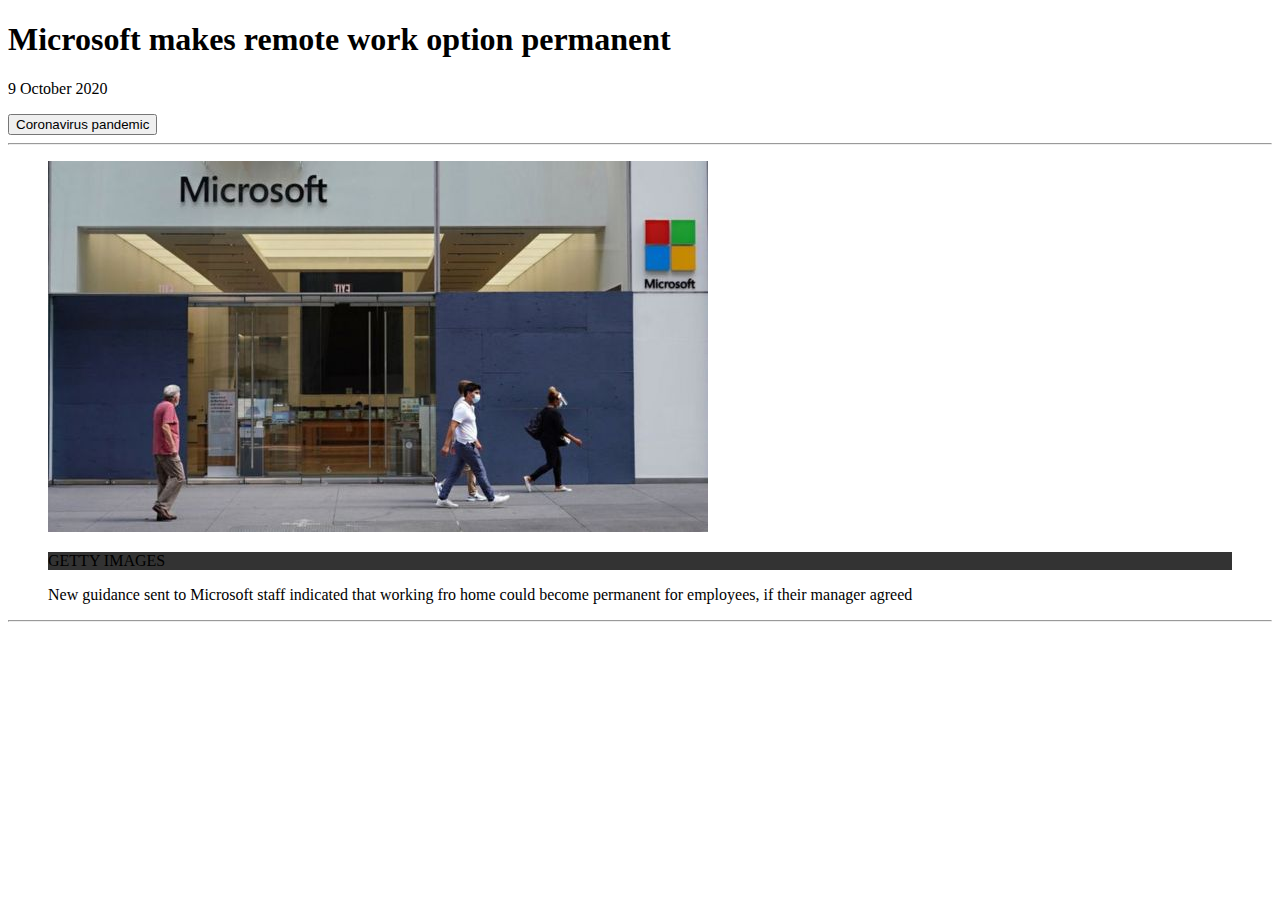
==== news.html @ 6e809cf1 "Added second news and style file" ====
<!DOCTYPE html>
<html lang="en">
<head>
    <meta charset="UTF-8">
    <meta name="viewport" content="width=device-width, initial-scale=1.0">
    <title>Microsoft makes remote work option permanent</title>
    <!--News link: https://www.bbc.com/news/business-54482245 -->
    <link rel="stylesheet" href="css/style.css">
</head>
<body>
    <body>
        <article>
            <header>
                <h1>Microsoft makes remote work option permanent</h1>
                <time><p>9 October 2020</p></time>
                <button>Coronavirus pandemic</button>
            </header>
            <hr>
            <div>
                <figure>
                    <img src="/images/msoffice.jpg" alt="Front of a Microsoft office">
                    <p class="figcopy">GETTY IMAGES</p>
                    <figcaption>New guidance sent to Microsoft staff indicated that working fro home could become permanent for employees, if their manager agreed</figcaption>
                </figure>
            </div>

            <footer>
                <p><i></i></p>
            </footer>
            <hr>
        </article>
</body>
</html>
---- css/style.css ----
.figcopy {
    background-color: #333;
}
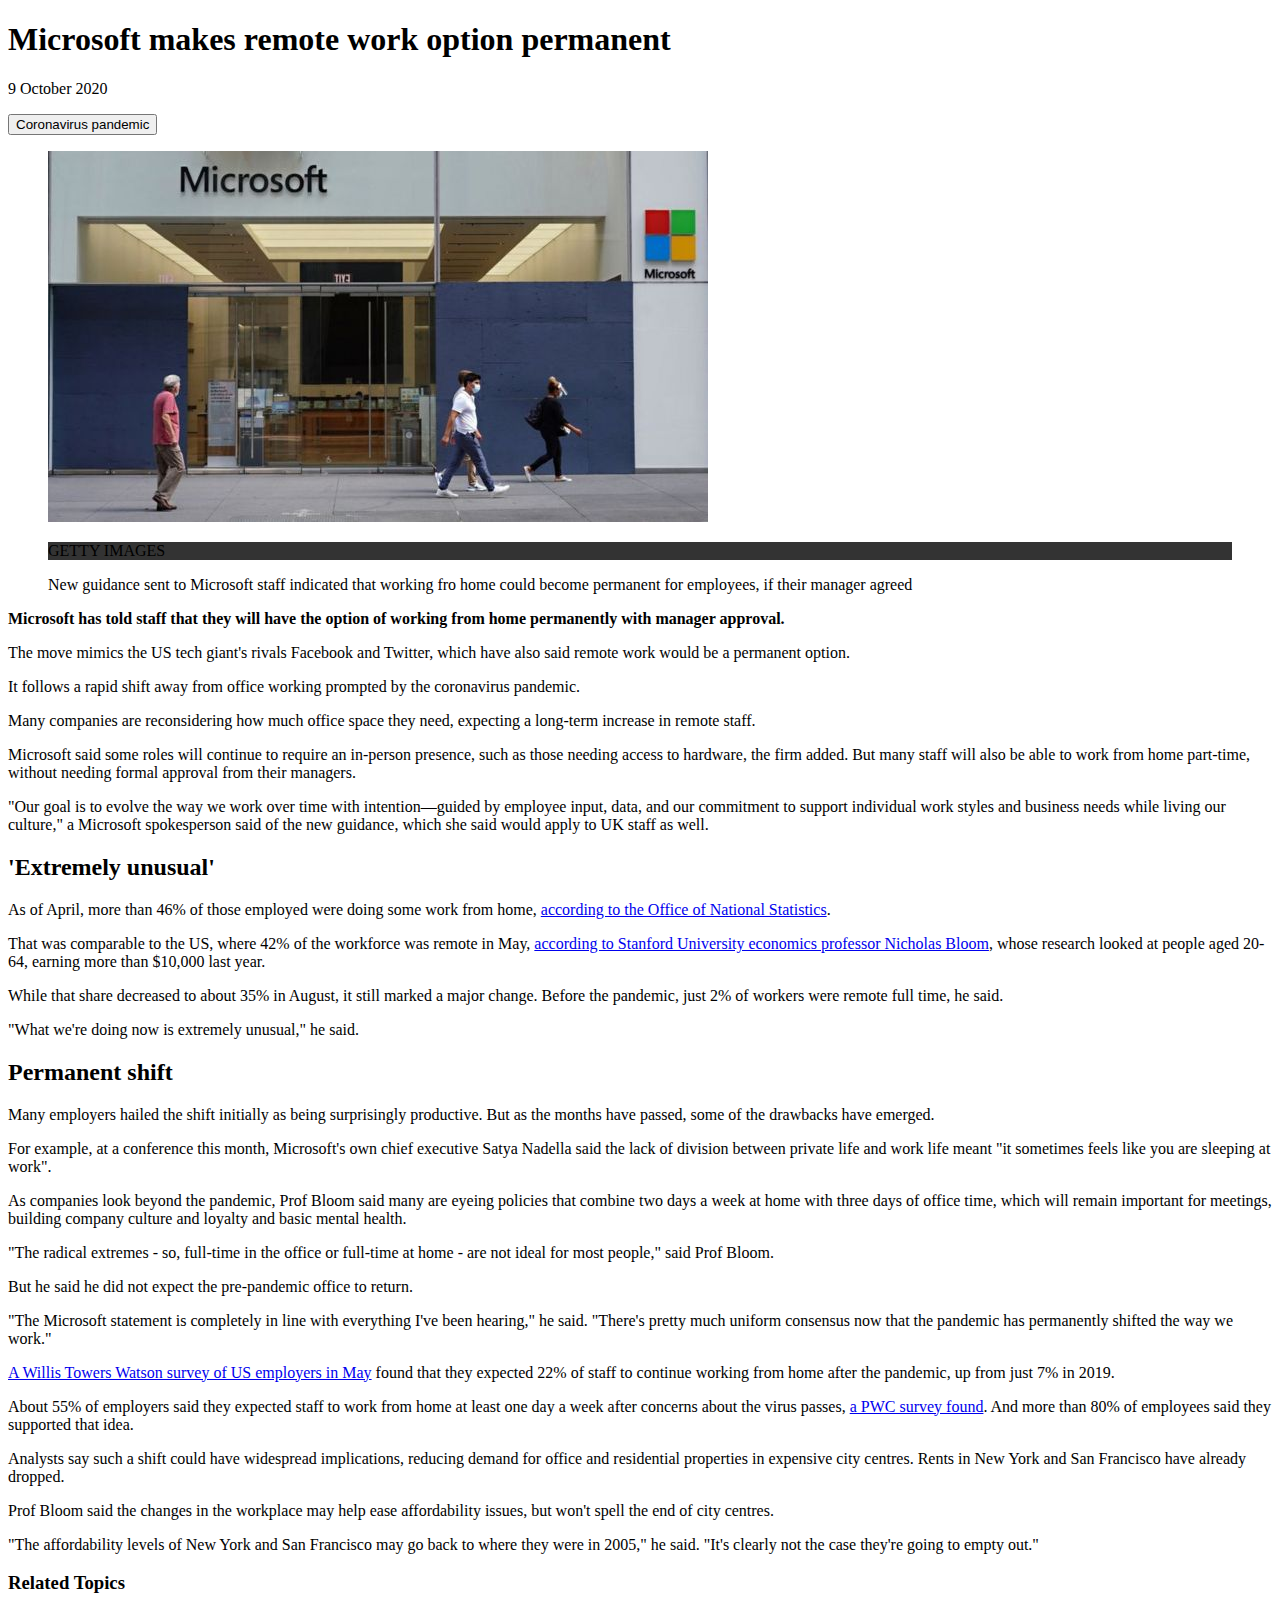
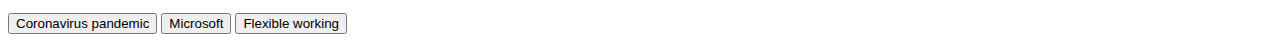
==== commit 6faeaaad: "HTML generated for MS news" ====
--- a/news.html
+++ b/news.html
@@ -8,26 +8,54 @@
     <link rel="stylesheet" href="css/style.css">
 </head>
 <body>
-    <body>
-        <article>
-            <header>
-                <h1>Microsoft makes remote work option permanent</h1>
-                <time><p>9 October 2020</p></time>
-                <button>Coronavirus pandemic</button>
-            </header>
-            <hr>
-            <div>
-                <figure>
-                    <img src="/images/msoffice.jpg" alt="Front of a Microsoft office">
-                    <p class="figcopy">GETTY IMAGES</p>
-                    <figcaption>New guidance sent to Microsoft staff indicated that working fro home could become permanent for employees, if their manager agreed</figcaption>
-                </figure>
-            </div>
-
-            <footer>
-                <p><i></i></p>
-            </footer>
-            <hr>
-        </article>
+    <article>
+        <header>
+            <h1>Microsoft makes remote work option permanent</h1>
+            <time><p>9 October 2020</p></time>
+            <a href="https://www.bbc.com/news/topics/cyz0z8w0ydwt/coronavirus-pandemic" target="_blank"><button>Coronavirus pandemic</button></a>
+        </header>
+        <div>
+            <figure>
+                <img src="images/msoffice.jpg" alt="Front of a Microsoft office">
+                <p class="figcopy">GETTY IMAGES</p>
+                <figcaption>New guidance sent to Microsoft staff indicated that working fro home could become permanent for employees, if their manager agreed</figcaption>
+            </figure>
+        </div>
+        <div>
+            <strong>Microsoft has told staff that they will have the option of working from home permanently with manager approval.</strong>
+            <p>The move mimics the US tech giant's rivals Facebook and Twitter, which have also said remote work would be a permanent option.</p>
+            <p>It follows a rapid shift away from office working prompted by the coronavirus pandemic.</p>
+            <p>Many companies are reconsidering how much office space they need, expecting a long-term increase in remote staff.</p>
+            <p>Microsoft said some roles will continue to require an in-person presence, such as those needing access to hardware, the firm added. But many staff will also be able to work from home part-time, without needing formal approval from their managers.</p>
+            <p>"Our goal is to evolve the way we work over time with intention—guided by employee input, data, and our commitment to support individual work styles and business needs while living our culture," a Microsoft spokesperson said of the new guidance, which she said would apply to UK staff as well.</p>
+        </div>
+        <section><!--¿Es más recomendable usar <div> o <section>?-->
+            <h2>'Extremely unusual'</h2>
+            <p>As of April, more than 46% of those employed were doing some work from home, <a href="https://www.ons.gov.uk/employmentandlabourmarket/peopleinwork/employmentandemployeetypes/bulletins/coronavirusandhomeworkingintheuk/april2020" target="_blank">according to the Office of National Statistics</a>.</p>
+            <p>That was comparable to the US, where 42% of the workforce was remote in May, <a href="https://siepr.stanford.edu/research/publications/how-working-home-works-out" target="_blank">according to Stanford University economics professor Nicholas Bloom</a>, whose research looked at people aged 20-64, earning more than $10,000 last year.</p>
+            <p>While that share decreased to about 35% in August, it still marked a major change. Before the pandemic, just 2% of workers were remote full time, he said.</p>
+            <p>"What we're doing now is extremely unusual," he said.</p>
+        </section>
+        <section>
+            <h2>Permanent shift</h2>
+            <p>Many employers hailed the shift initially as being surprisingly productive. But as the months have passed, some of the drawbacks have emerged.</p>
+            <p>For example, at a conference this month, Microsoft's own chief executive Satya Nadella said the lack of division between private life and work life meant "it sometimes feels like you are sleeping at work".</p>
+            <p>As companies look beyond the pandemic, Prof Bloom said many are eyeing policies that combine two days a week at home with three days of office time, which will remain important for meetings, building company culture and loyalty and basic mental health.</p>
+            <p>"The radical extremes - so, full-time in the office or full-time at home - are not ideal for most people," said Prof Bloom.</p>
+            <p>But he said he did not expect the pre-pandemic office to return.</p>
+            <p>"The Microsoft statement is completely in line with everything I've been hearing," he said. "There's pretty much uniform consensus now that the pandemic has permanently shifted the way we work."</p>
+            <p><a href="https://www.willistowerswatson.com/en-US/News/2020/05/three-in-four-employers-adjust-workplaces-in-response-to-covid-19-wtw-survey-finds" target="_blank">A Willis Towers Watson survey of US employers in May</a> found that they expected 22% of staff to continue working from home after the pandemic, up from just 7% in 2019.</p>
+            <p>About 55% of employers said they expected staff to work from home at least one day a week after concerns about the virus passes, <a href="https://www.pwc.com/us/en/library/covid-19/us-remote-work-survey.html" target="_blank">a PWC survey found</a>. And more than 80% of employees said they supported that idea.</p>
+            <p>Analysts say such a shift could have widespread implications, reducing demand for office and residential properties in expensive city centres. Rents in New York and San Francisco have already dropped.</p>
+            <p>Prof Bloom said the changes in the workplace may help ease affordability issues, but won't spell the end of city centres.</p>
+            <p>"The affordability levels of New York and San Francisco may go back to where they were in 2005," he said. "It's clearly not the case they're going to empty out."</p>
+        </section>
+        <footer>
+            <h3>Related Topics</h3>
+            <a href="https://www.bbc.com/news/topics/cyz0z8w0ydwt/coronavirus-pandemic" target="_blank"><button>Coronavirus pandemic</button></a>
+            <a href="https://www.bbc.com/news/topics/cvenzmgyg0lt/microsoft" target="_blank"><button type="button">Microsoft</button></a>
+            <a href="https://www.bbc.com/news/topics/c1m9v4r6983t/flexible-working" target="_blank"><button>Flexible working</button></a>
+        </footer>
+    </article>
 </body>
 </html>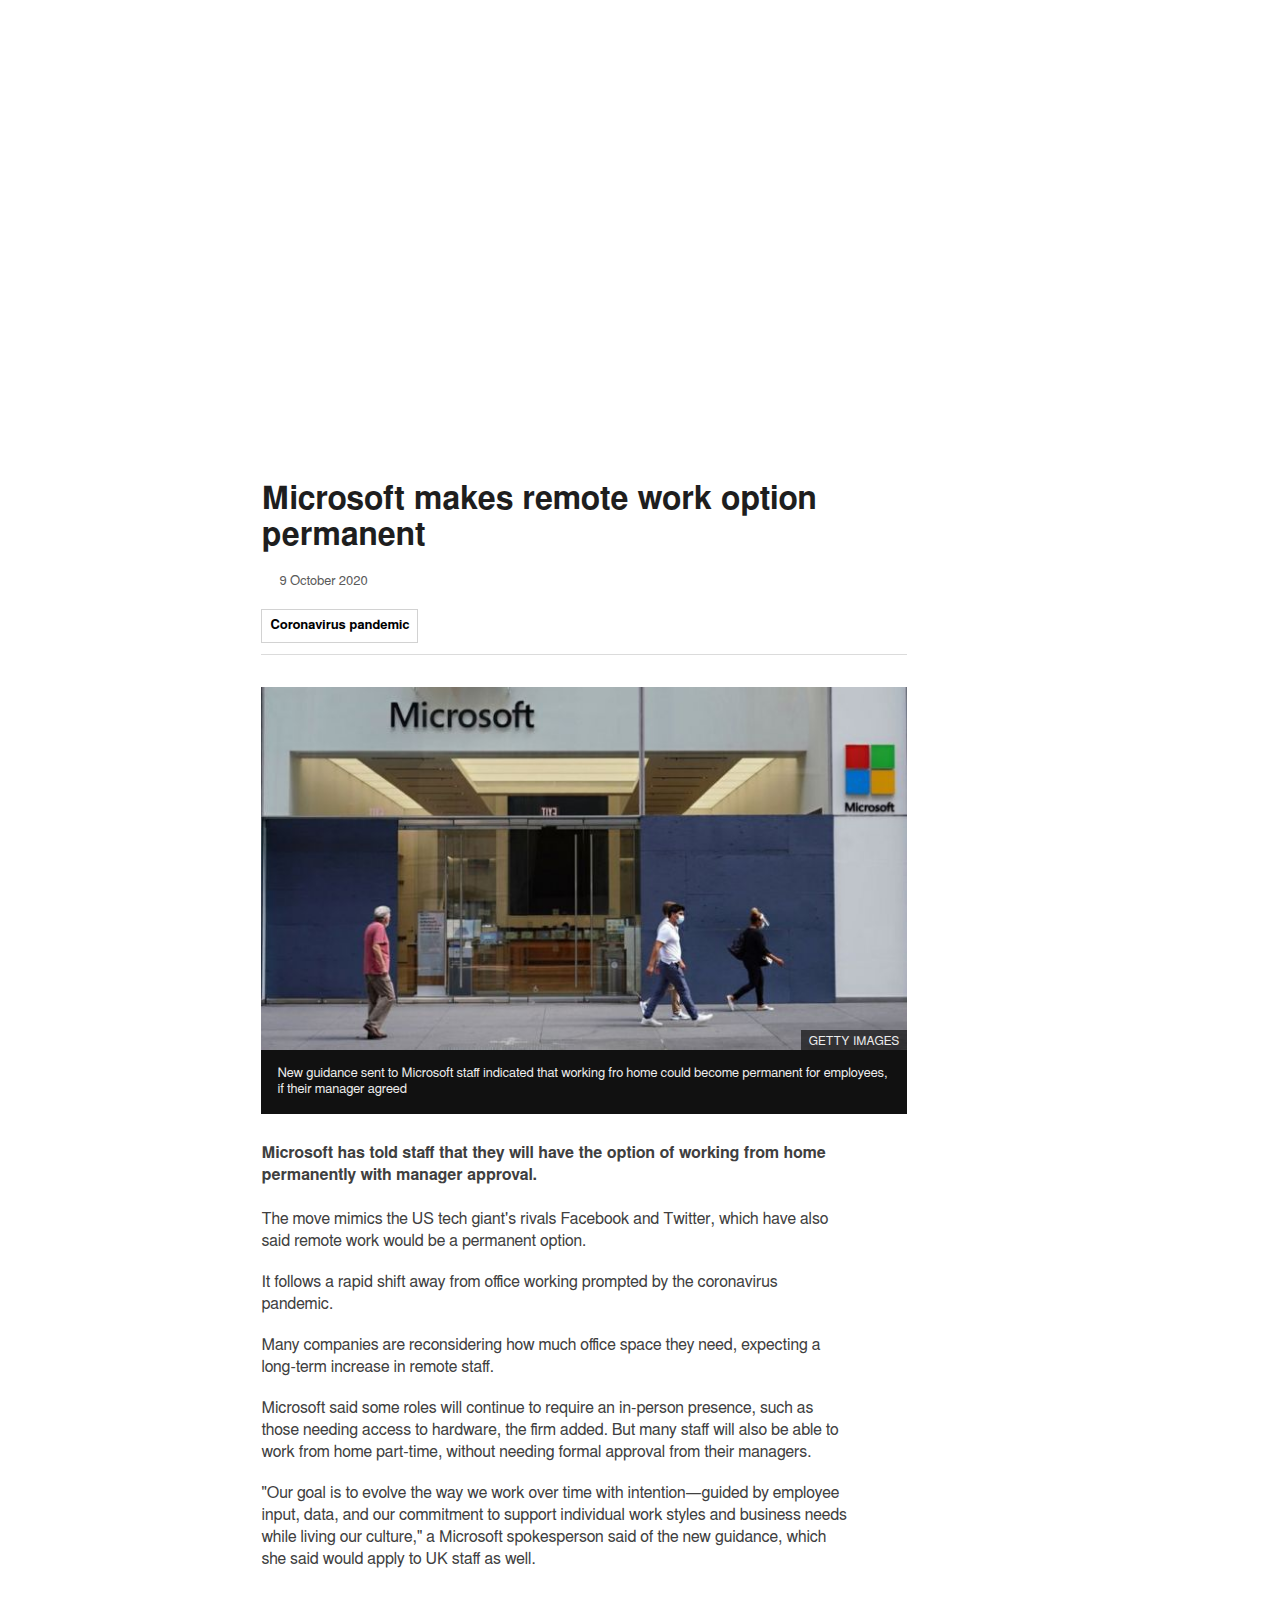
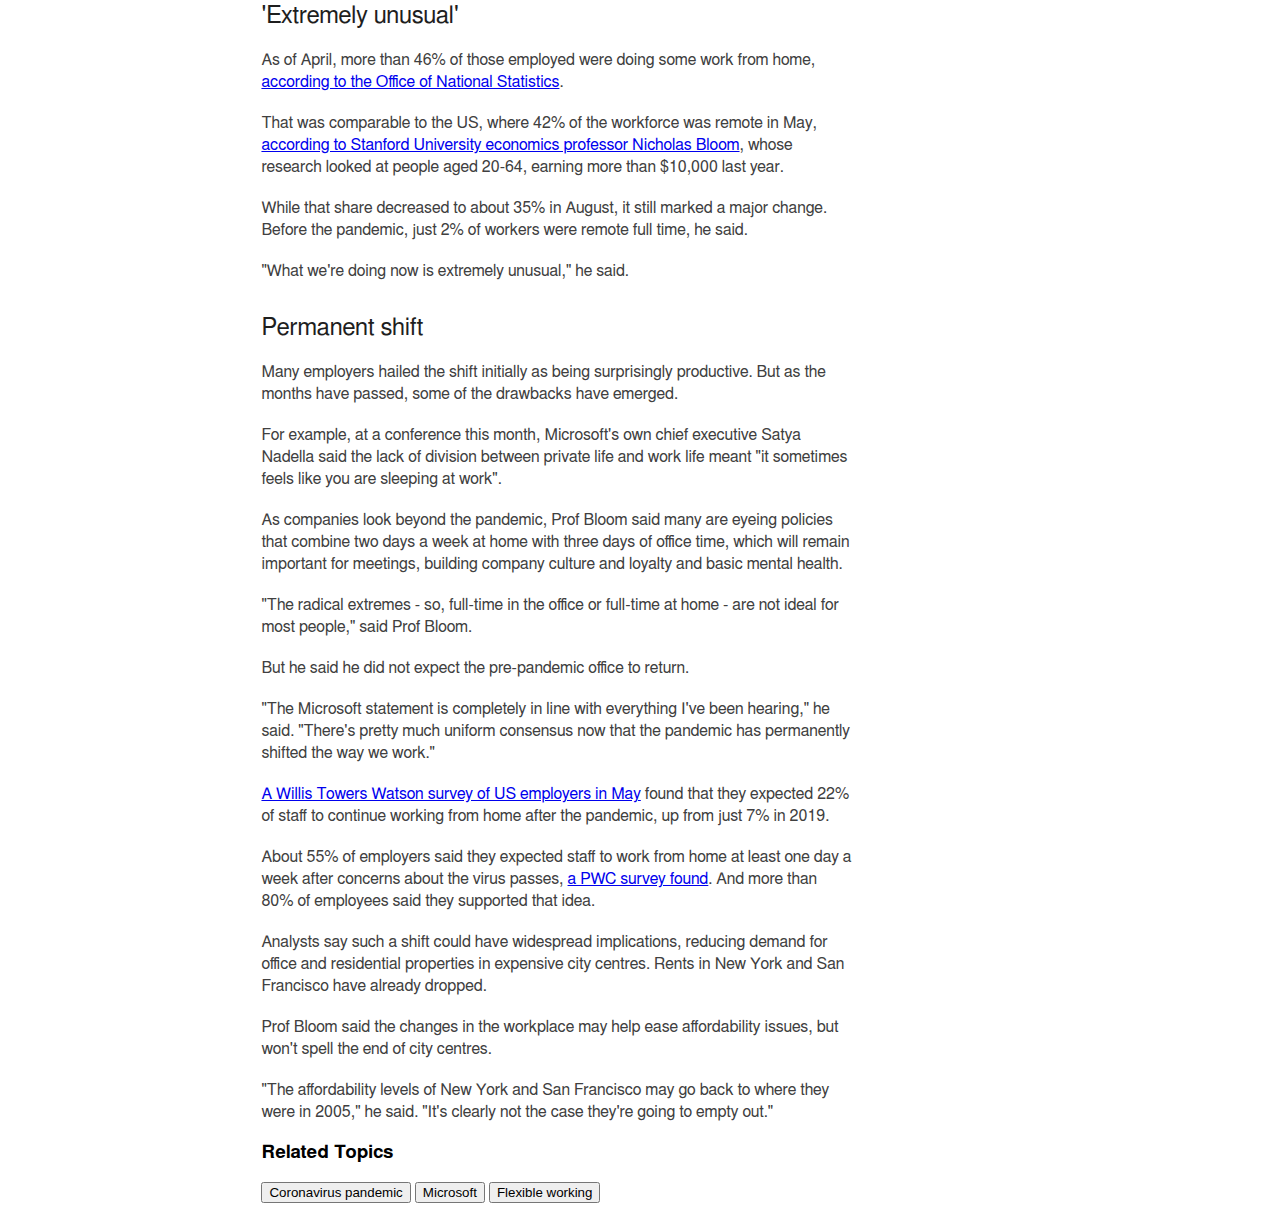
==== commit a7dfdc5e: "Style added until first h2" ====
--- a/news.html
+++ b/news.html
@@ -11,19 +11,29 @@
     <article>
         <header>
             <h1>Microsoft makes remote work option permanent</h1>
-            <time><p>9 October 2020</p></time>
-            <a href="https://www.bbc.com/news/topics/cyz0z8w0ydwt/coronavirus-pandemic" target="_blank"><button>Coronavirus pandemic</button></a>
+            <div class="date">
+            <time>
+                <ul id="dateul">
+                    <li id="dateli">9 October 2020</li>
+                </ul>
+            </time>
+            </div>
+            <div style="height: 42px;">
+                <a class="link-button" href="https://www.bbc.com/news/topics/cyz0z8w0ydwt/coronavirus-pandemic" target="_blank">Coronavirus pandemic</a>
+            </div>
         </header>
         <div>
             <figure>
-                <img src="images/msoffice.jpg" alt="Front of a Microsoft office">
-                <p class="figcopy">GETTY IMAGES</p>
-                <figcaption>New guidance sent to Microsoft staff indicated that working fro home could become permanent for employees, if their manager agreed</figcaption>
+                <div class="img-container">
+                    <img src="images/msoffice.jpg" alt="Front of a Microsoft office">
+                    <span class="img-copy">GETTY IMAGES</span>
+                </div>
+                <figcaption>New guidance sent to Microsoft staff indicated that working fro home could become permanent for employees, if their manager agreed</figcaption><!--Falta 1px en el margen derecho!!-->
             </figure>
         </div>
         <div>
             <strong>Microsoft has told staff that they will have the option of working from home permanently with manager approval.</strong>
-            <p>The move mimics the US tech giant's rivals Facebook and Twitter, which have also said remote work would be a permanent option.</p>
+            <p class="first-p">The move mimics the US tech giant's rivals Facebook and Twitter, which have also said remote work would be a permanent option.</p>
             <p>It follows a rapid shift away from office working prompted by the coronavirus pandemic.</p>
             <p>Many companies are reconsidering how much office space they need, expecting a long-term increase in remote staff.</p>
             <p>Microsoft said some roles will continue to require an in-person presence, such as those needing access to hardware, the firm added. But many staff will also be able to work from home part-time, without needing formal approval from their managers.</p>
--- a/css/style.css
+++ b/css/style.css
@@ -1,3 +1,162 @@
-.figcopy {
-    background-color: #333;
-}+body {
+    width: 645.330px;
+    font-family: Helmet, Freesans, Helvetica, Arial, sans-serif;
+    margin-top: 481.255px;  /*Magins to position the article equal to the original site (322.5)*/
+    margin-left: 261.441px; /*margin-top can change due to the changing height of the publicity banner*/
+    vertical-align: baseline;
+}
+
+header {
+    border-bottom: 1px solid #dbdbdb;
+    padding-bottom: 7px;
+}
+
+h1 {
+    font-size: 32px;
+    line-height: 36px;
+    color: #1e1e1e;
+    margin: 0px;
+}
+
+figure {
+    margin-top: 32px;    
+    margin-right: 0px;
+    margin-left: 0px;
+    margin-bottom: 28px;
+}
+
+figcaption {
+    background-color: #111;
+    color: #ececec;
+    padding: 16px;    
+    font-size: 13px;
+    font-stretch: 100%;
+    font-weight: 400;
+    line-height: 16px;
+    text-size-adjust: 100%;
+    border-right: 1px solid #111;
+}
+
+img {
+    width: 100%;
+    vertical-align: bottom;
+}
+
+strong {
+    color: #404040;
+    font-size: 16px;
+    font-weight: 700;
+    line-height: 22px;
+}
+
+p {
+    margin-top: 19px;
+    margin-bottom: 0px;
+    width: 591px;
+    color: #404040;
+    font-size: 16px;
+    font-stretch: 100%;
+    font-weight: 400;
+    line-height: 22px;
+    text-size-adjust: 100%;
+}
+
+h2 {
+    margin-top:32px;
+    margin-bottom: 0px;
+    color: #1e1e1e;
+    font-size: 24px;
+    font-stretch: 100%;
+    font-weight: 400;
+    line-height: 28px;
+}
+
+.first-p {
+    margin-top: 22px;
+    margin-bottom: 0px;
+}
+
+.date {
+    padding-left: 18px;
+    font-size: 13px;
+    margin-top: 22px;
+    margin-bottom: 16px;
+}
+
+.container {
+    border-bottom-style: solid;
+    border-bottom-color: rgb(219, 219, 219);
+    border-bottom-width: 1px;
+    padding-bottom: 7px;
+}
+
+#dateul {
+    padding-left: 0px;
+}
+
+#dateli {
+    position: relative;
+    list-style-type: none;
+    padding-left: 0px;
+    color: #5a5a5a;
+}
+
+.link-button {
+    position: static;
+    display: inline-block;
+    float: left;
+    font-family: Helmet, Freesans, Helvetica, Arial, sans-serif;
+    font-size: 13px;
+    font-weight: 700;
+    text-decoration: solid;
+    text-decoration-line: none;
+    line-height: 16px;
+    color: #000;
+    margin-top: 4px;
+    margin-right: 16px;
+    margin-bottom: 4px;
+    border: solid 1px #d2d2d2;
+    padding: 8px;
+}
+
+.img-container {
+    position: relative;
+    display: block;
+    width: 646px;
+}
+
+a.link-button:visited{
+    color: #686868;
+}
+
+a.link-button:hover {
+    background-color: #10619f;
+    color: #fff;
+}
+
+.img-copy {
+    background-color: rgba(0, 0, 0, 0.6);
+    position: absolute;
+    bottom: 0px;
+    right: 0px;
+    color: #ececec;
+    font-size: 12px;
+    font-stretch: 100%;
+    text-size-adjust: 100%;
+    line-height: 16px;
+    letter-spacing: 0.25px;
+    font-weight: 400;
+    padding-top: 3px;
+    padding-right: 8px;
+    padding-bottom: 1px;
+    padding-left: 8px;
+}
+
+/*.clock {
+    background-image: url(images/icons.png);
+    background-position: left -4011px;
+    background-repeat: no-repeat;
+    color: #5a5a5a;
+    margin-left: -10px;
+    padding-left: 28px;
+}*/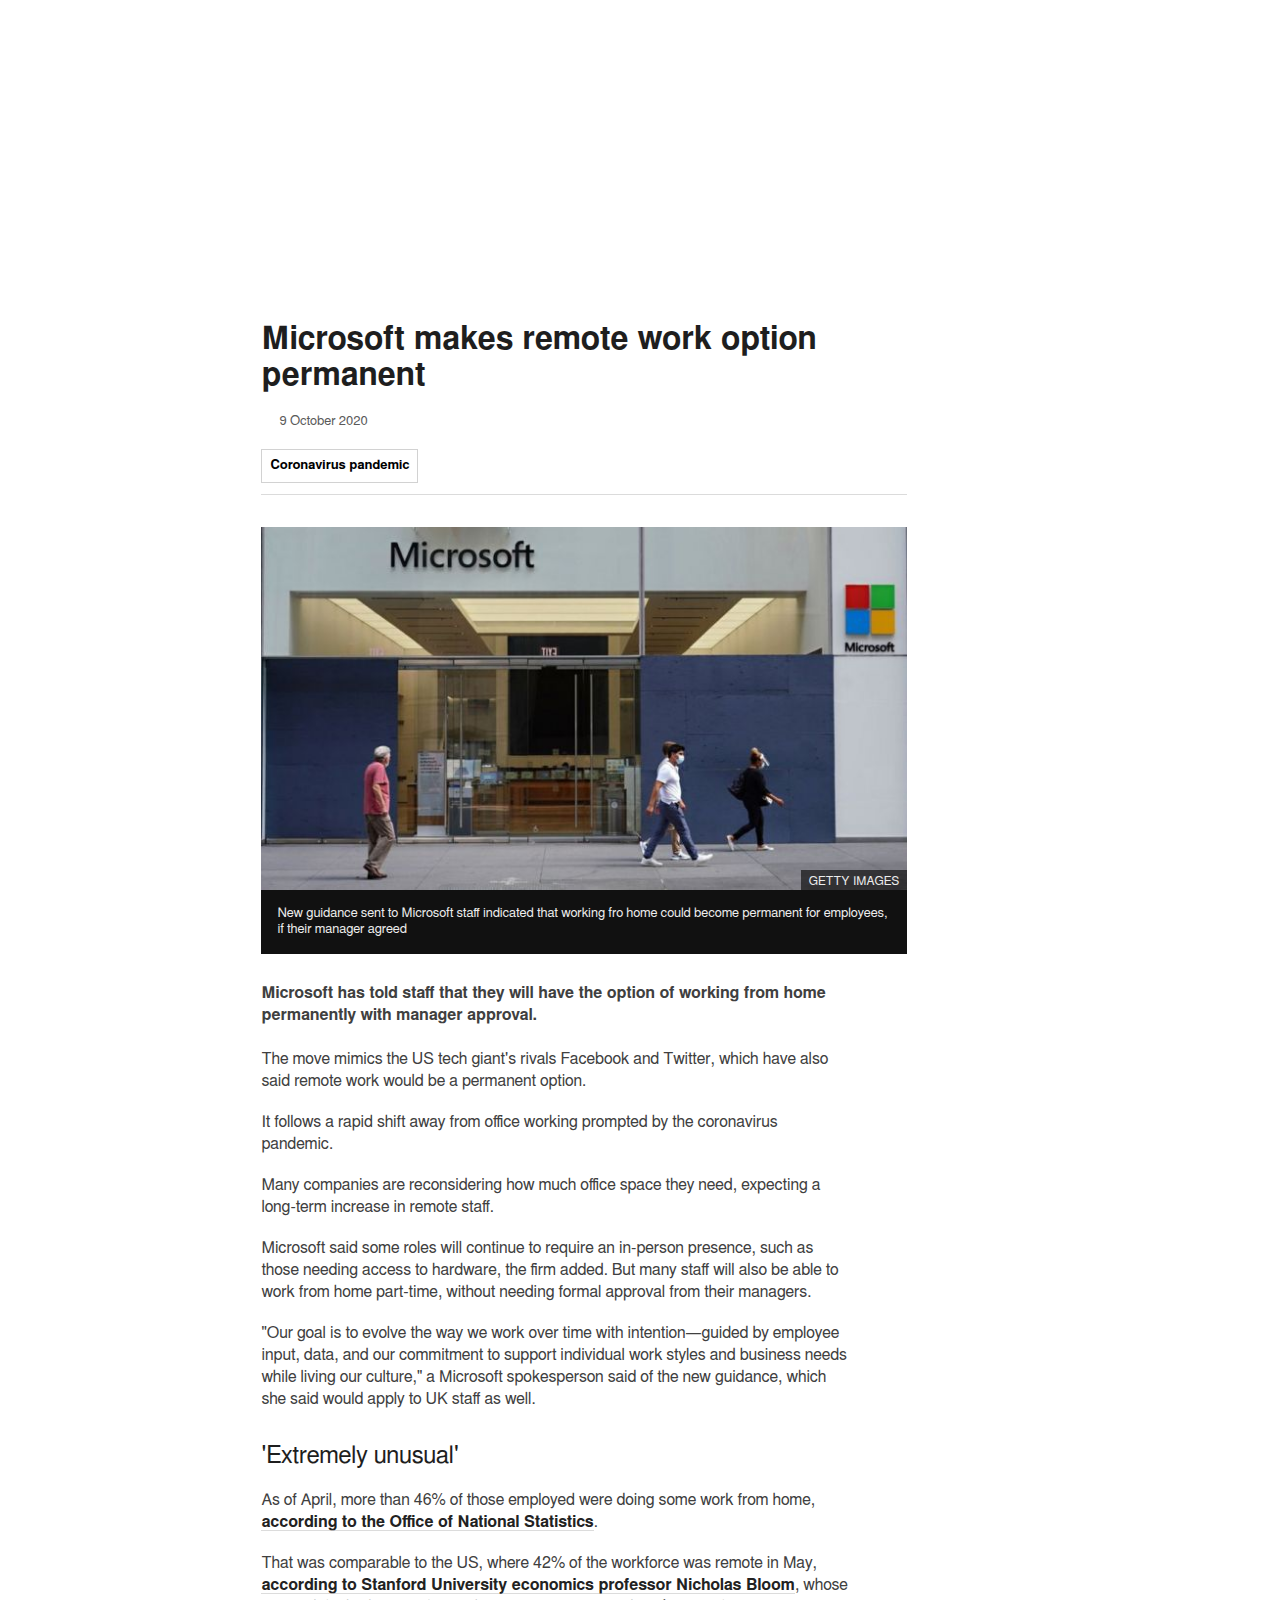
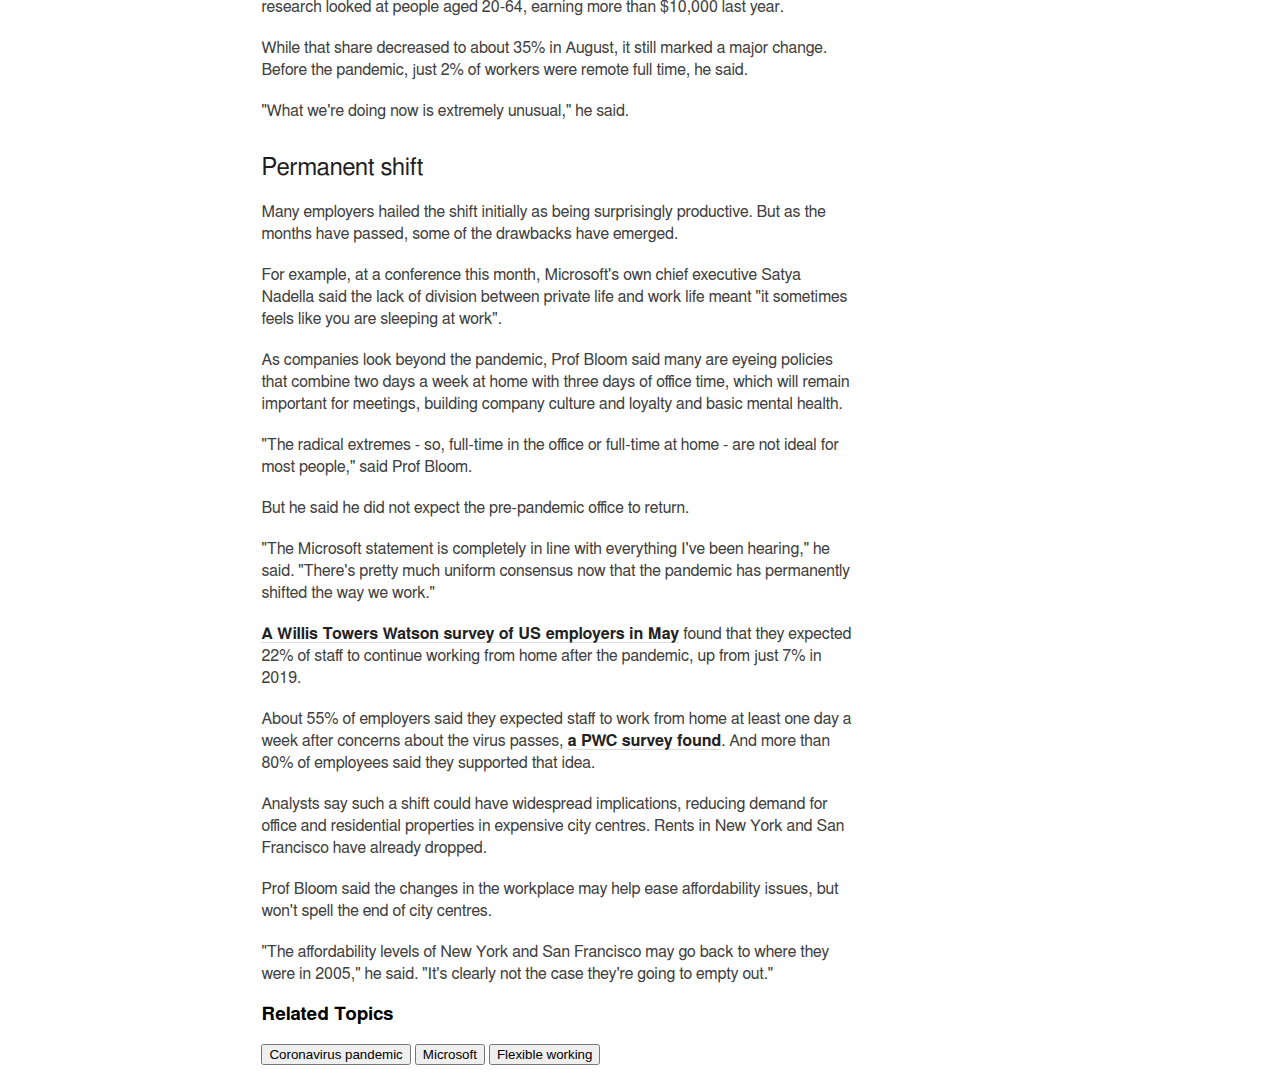
==== commit af8f32a1: "Paragraph links styled" ====
--- a/news.html
+++ b/news.html
@@ -41,8 +41,8 @@
         </div>
         <section><!--¿Es más recomendable usar <div> o <section>?-->
             <h2>'Extremely unusual'</h2>
-            <p>As of April, more than 46% of those employed were doing some work from home, <a href="https://www.ons.gov.uk/employmentandlabourmarket/peopleinwork/employmentandemployeetypes/bulletins/coronavirusandhomeworkingintheuk/april2020" target="_blank">according to the Office of National Statistics</a>.</p>
-            <p>That was comparable to the US, where 42% of the workforce was remote in May, <a href="https://siepr.stanford.edu/research/publications/how-working-home-works-out" target="_blank">according to Stanford University economics professor Nicholas Bloom</a>, whose research looked at people aged 20-64, earning more than $10,000 last year.</p>
+            <p>As of April, more than 46% of those employed were doing some work from home, <a href="https://www.ons.gov.uk/employmentandlabourmarket/peopleinwork/employmentandemployeetypes/bulletins/coronavirusandhomeworkingintheuk/april2020" class="paragraph-link">according to the Office of National Statistics</a>.</p>
+            <p>That was comparable to the US, where 42% of the workforce was remote in May, <a href="https://siepr.stanford.edu/research/publications/how-working-home-works-out" class="paragraph-link">according to Stanford University economics professor Nicholas Bloom</a>, whose research looked at people aged 20-64, earning more than $10,000 last year.</p>
             <p>While that share decreased to about 35% in August, it still marked a major change. Before the pandemic, just 2% of workers were remote full time, he said.</p>
             <p>"What we're doing now is extremely unusual," he said.</p>
         </section>
@@ -54,8 +54,8 @@
             <p>"The radical extremes - so, full-time in the office or full-time at home - are not ideal for most people," said Prof Bloom.</p>
             <p>But he said he did not expect the pre-pandemic office to return.</p>
             <p>"The Microsoft statement is completely in line with everything I've been hearing," he said. "There's pretty much uniform consensus now that the pandemic has permanently shifted the way we work."</p>
-            <p><a href="https://www.willistowerswatson.com/en-US/News/2020/05/three-in-four-employers-adjust-workplaces-in-response-to-covid-19-wtw-survey-finds" target="_blank">A Willis Towers Watson survey of US employers in May</a> found that they expected 22% of staff to continue working from home after the pandemic, up from just 7% in 2019.</p>
-            <p>About 55% of employers said they expected staff to work from home at least one day a week after concerns about the virus passes, <a href="https://www.pwc.com/us/en/library/covid-19/us-remote-work-survey.html" target="_blank">a PWC survey found</a>. And more than 80% of employees said they supported that idea.</p>
+            <p><a href="https://www.willistowerswatson.com/en-US/News/2020/05/three-in-four-employers-adjust-workplaces-in-response-to-covid-19-wtw-survey-finds" class="paragraph-link">A Willis Towers Watson survey of US employers in May</a> found that they expected 22% of staff to continue working from home after the pandemic, up from just 7% in 2019.</p>
+            <p>About 55% of employers said they expected staff to work from home at least one day a week after concerns about the virus passes, <a href="https://www.pwc.com/us/en/library/covid-19/us-remote-work-survey.html" class="paragraph-link">a PWC survey found</a>. And more than 80% of employees said they supported that idea.</p>
             <p>Analysts say such a shift could have widespread implications, reducing demand for office and residential properties in expensive city centres. Rents in New York and San Francisco have already dropped.</p>
             <p>Prof Bloom said the changes in the workplace may help ease affordability issues, but won't spell the end of city centres.</p>
             <p>"The affordability levels of New York and San Francisco may go back to where they were in 2005," he said. "It's clearly not the case they're going to empty out."</p>
--- a/css/style.css
+++ b/css/style.css
@@ -1,7 +1,7 @@
 body {
     width: 645.330px;
     font-family: Helmet, Freesans, Helvetica, Arial, sans-serif;
-    margin-top: 481.255px;  /*Magins to position the article equal to the original site (322.5)*/
+    margin-top: 321px;  /*Magins to position the article equal to the original site (321)*/
     margin-left: 261.441px; /*margin-top can change due to the changing height of the publicity banner*/
     vertical-align: baseline;
 }
@@ -152,6 +152,15 @@
     padding-left: 8px;
 }
 
+.paragraph-link {
+    font-size: 1rem;
+    line-height: 1.375;
+    border-bottom: 1px solid #dcdcdc;
+    color: #222;
+    font-weight: bold;
+    text-decoration: none;
+}
+
 /*.clock {
     background-image: url(images/icons.png);
     background-position: left -4011px;
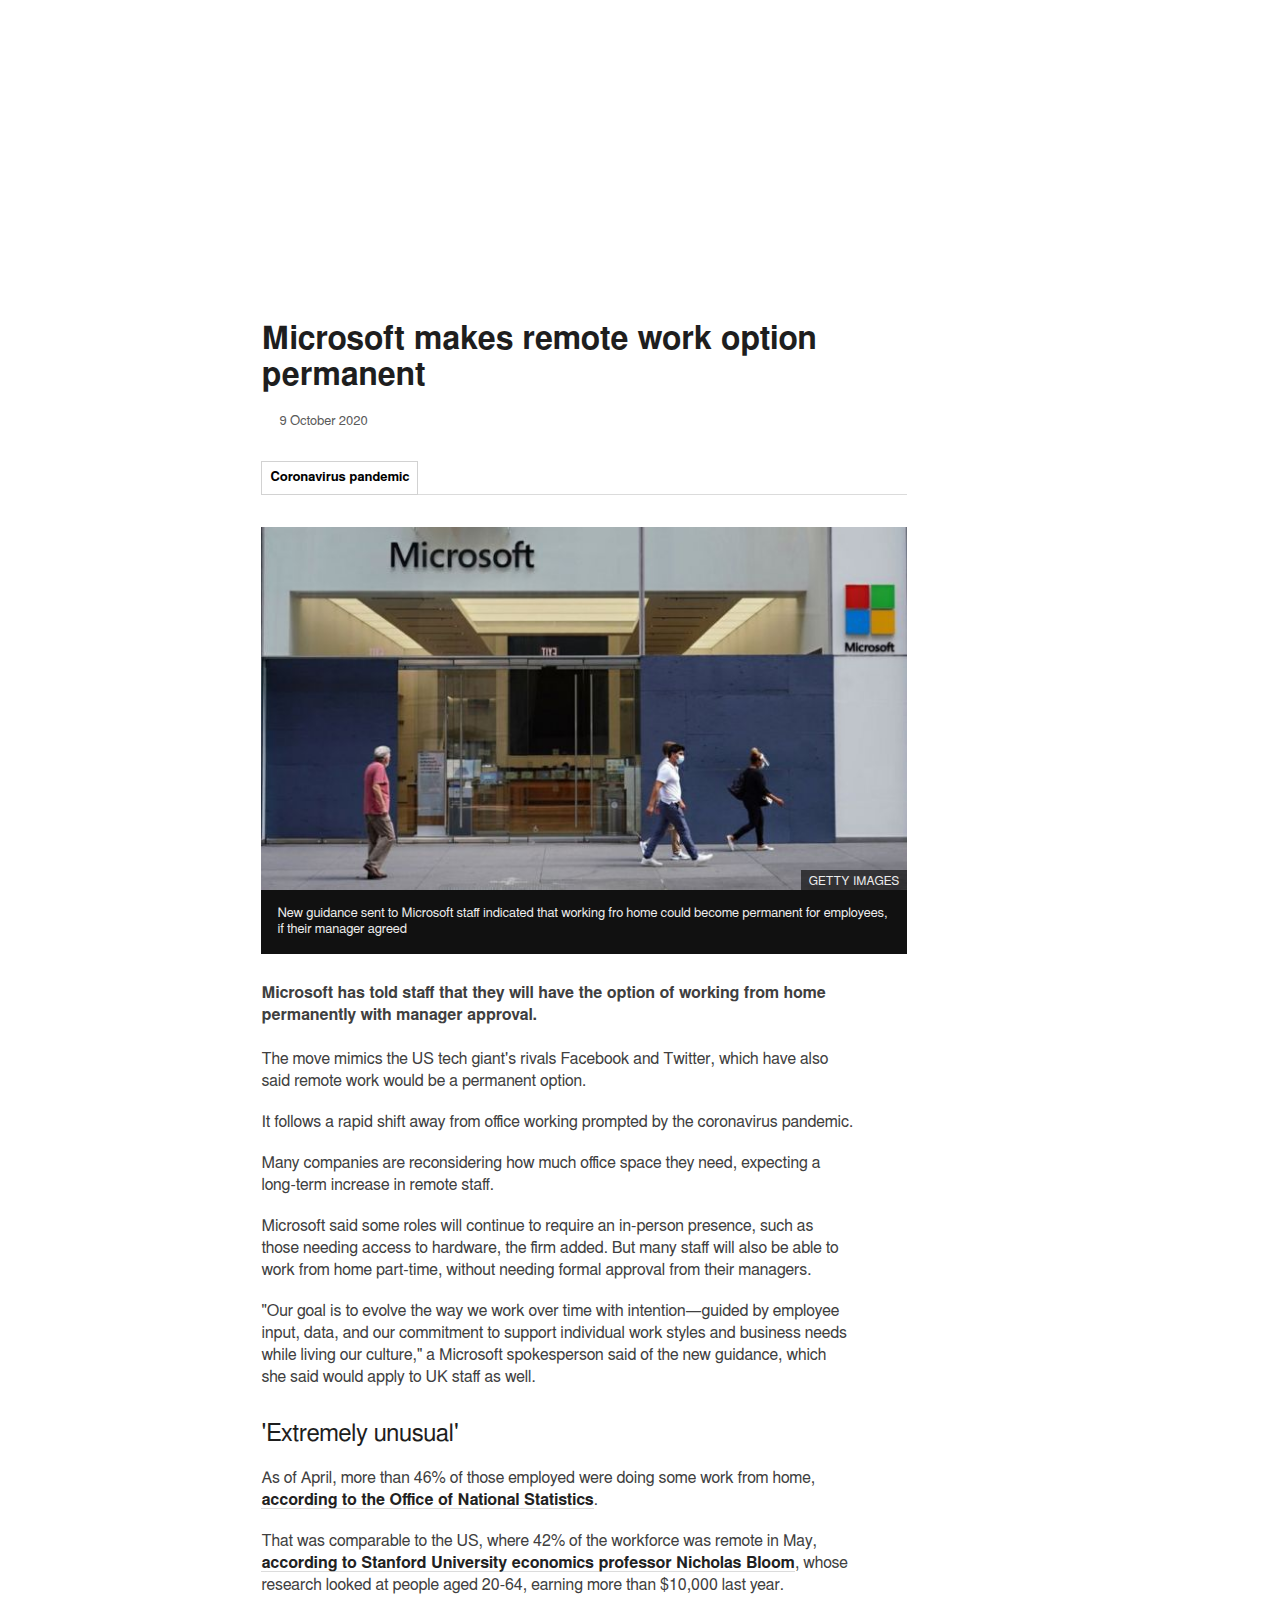
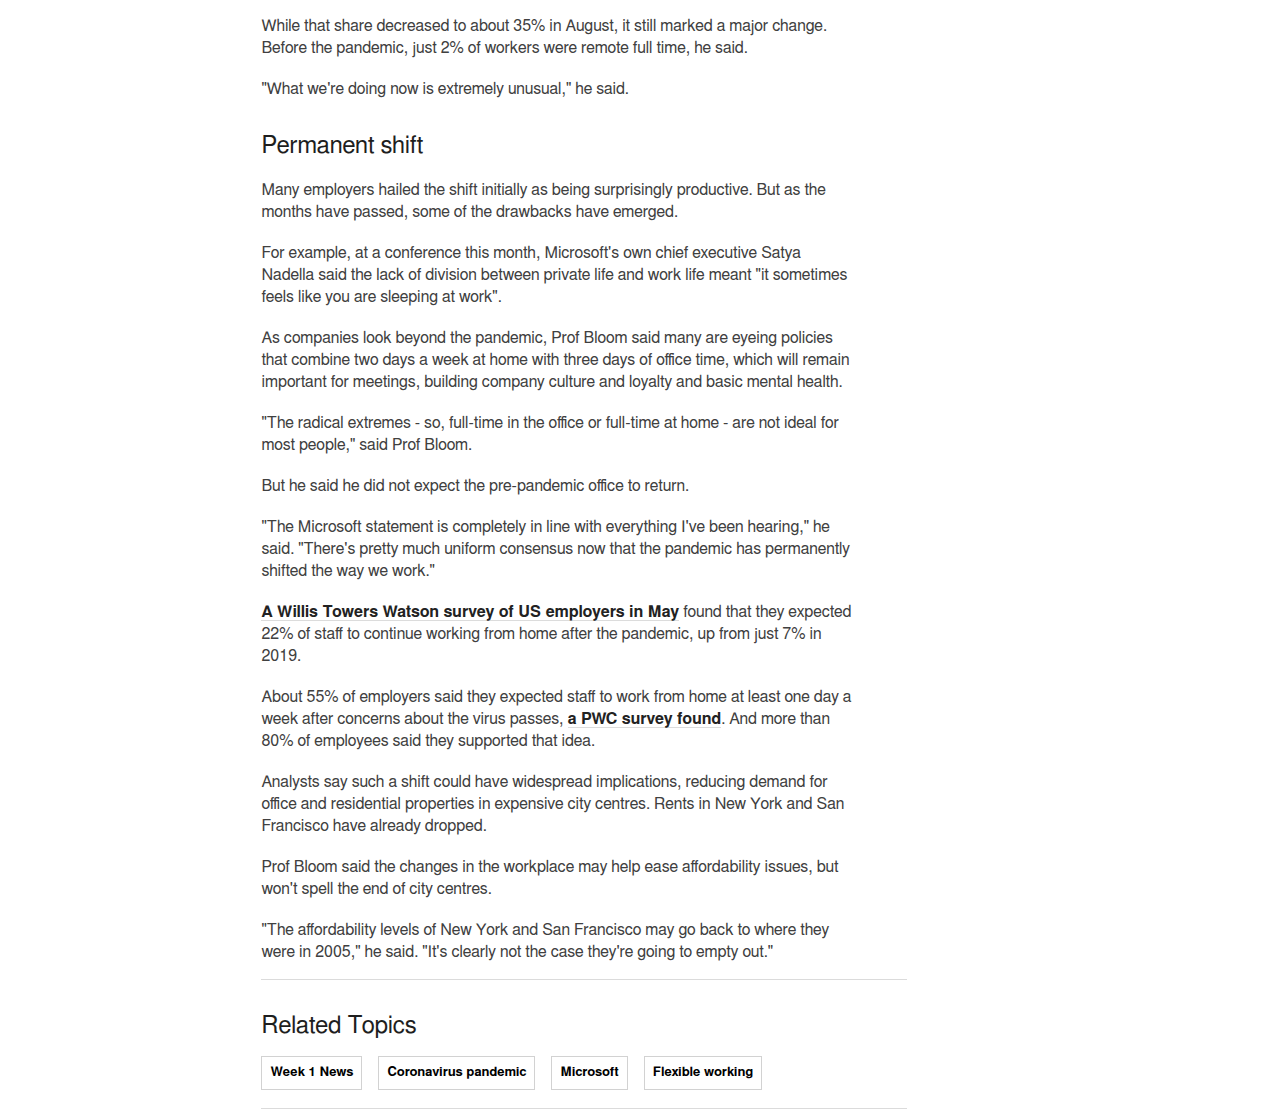
==== commit d6b13a0d: "Week 2 news style concluded" ====
--- a/news.html
+++ b/news.html
@@ -39,14 +39,14 @@
             <p>Microsoft said some roles will continue to require an in-person presence, such as those needing access to hardware, the firm added. But many staff will also be able to work from home part-time, without needing formal approval from their managers.</p>
             <p>"Our goal is to evolve the way we work over time with intention—guided by employee input, data, and our commitment to support individual work styles and business needs while living our culture," a Microsoft spokesperson said of the new guidance, which she said would apply to UK staff as well.</p>
         </div>
-        <section><!--¿Es más recomendable usar <div> o <section>?-->
+        <div><!--¿Es más recomendable usar <div> o <section>?-->
             <h2>'Extremely unusual'</h2>
             <p>As of April, more than 46% of those employed were doing some work from home, <a href="https://www.ons.gov.uk/employmentandlabourmarket/peopleinwork/employmentandemployeetypes/bulletins/coronavirusandhomeworkingintheuk/april2020" class="paragraph-link">according to the Office of National Statistics</a>.</p>
             <p>That was comparable to the US, where 42% of the workforce was remote in May, <a href="https://siepr.stanford.edu/research/publications/how-working-home-works-out" class="paragraph-link">according to Stanford University economics professor Nicholas Bloom</a>, whose research looked at people aged 20-64, earning more than $10,000 last year.</p>
             <p>While that share decreased to about 35% in August, it still marked a major change. Before the pandemic, just 2% of workers were remote full time, he said.</p>
             <p>"What we're doing now is extremely unusual," he said.</p>
-        </section>
-        <section>
+        </div>
+        <div class="separation-line">
             <h2>Permanent shift</h2>
             <p>Many employers hailed the shift initially as being surprisingly productive. But as the months have passed, some of the drawbacks have emerged.</p>
             <p>For example, at a conference this month, Microsoft's own chief executive Satya Nadella said the lack of division between private life and work life meant "it sometimes feels like you are sleeping at work".</p>
@@ -59,12 +59,13 @@
             <p>Analysts say such a shift could have widespread implications, reducing demand for office and residential properties in expensive city centres. Rents in New York and San Francisco have already dropped.</p>
             <p>Prof Bloom said the changes in the workplace may help ease affordability issues, but won't spell the end of city centres.</p>
             <p>"The affordability levels of New York and San Francisco may go back to where they were in 2005," he said. "It's clearly not the case they're going to empty out."</p>
-        </section>
+        </div>
         <footer>
-            <h3>Related Topics</h3>
-            <a href="https://www.bbc.com/news/topics/cyz0z8w0ydwt/coronavirus-pandemic" target="_blank"><button>Coronavirus pandemic</button></a>
-            <a href="https://www.bbc.com/news/topics/cvenzmgyg0lt/microsoft" target="_blank"><button type="button">Microsoft</button></a>
-            <a href="https://www.bbc.com/news/topics/c1m9v4r6983t/flexible-working" target="_blank"><button>Flexible working</button></a>
+            <h2>Related Topics</h2>
+            <a href="index.html" class="link-button">Week 1 News</a>
+            <a href="https://www.bbc.com/news/topics/cyz0z8w0ydwt/coronavirus-pandemic" class="link-button" target="_blank">Coronavirus pandemic</a>
+            <a href="https://www.bbc.com/news/topics/cvenzmgyg0lt/microsoft" class="link-button" target="_blank">Microsoft</a>
+            <a href="https://www.bbc.com/news/topics/c1m9v4r6983t/flexible-working" class="link-button" target="_blank">Flexible working</a>
         </footer>
     </article>
 </body>
--- a/css/style.css
+++ b/css/style.css
@@ -52,7 +52,7 @@
 p {
     margin-top: 19px;
     margin-bottom: 0px;
-    width: 591px;
+    width: 592px;
     color: #404040;
     font-size: 16px;
     font-stretch: 100%;
@@ -69,6 +69,11 @@
     font-stretch: 100%;
     font-weight: 400;
     line-height: 28px;
+}
+
+footer {
+    padding-bottom: 68px;
+    border-bottom: 1px solid #dbdbdb;
 }
 
 .first-p {
@@ -112,7 +117,7 @@
     text-decoration-line: none;
     line-height: 16px;
     color: #000;
-    margin-top: 4px;
+    margin-top: 16px; /*estaba en 4px para que el header quede bien*/
     margin-right: 16px;
     margin-bottom: 4px;
     border: solid 1px #d2d2d2;
@@ -161,11 +166,11 @@
     text-decoration: none;
 }
 
-/*.clock {
-    background-image: url(images/icons.png);
-    background-position: left -4011px;
-    background-repeat: no-repeat;
-    color: #5a5a5a;
-    margin-left: -10px;
-    padding-left: 28px;
-}*/+a.paragraph-link:hover{
+    color: #1167a8;
+}
+
+.separation-line {
+    border-bottom: 1px solid #dbdbdb;
+    padding-bottom: 16px;
+}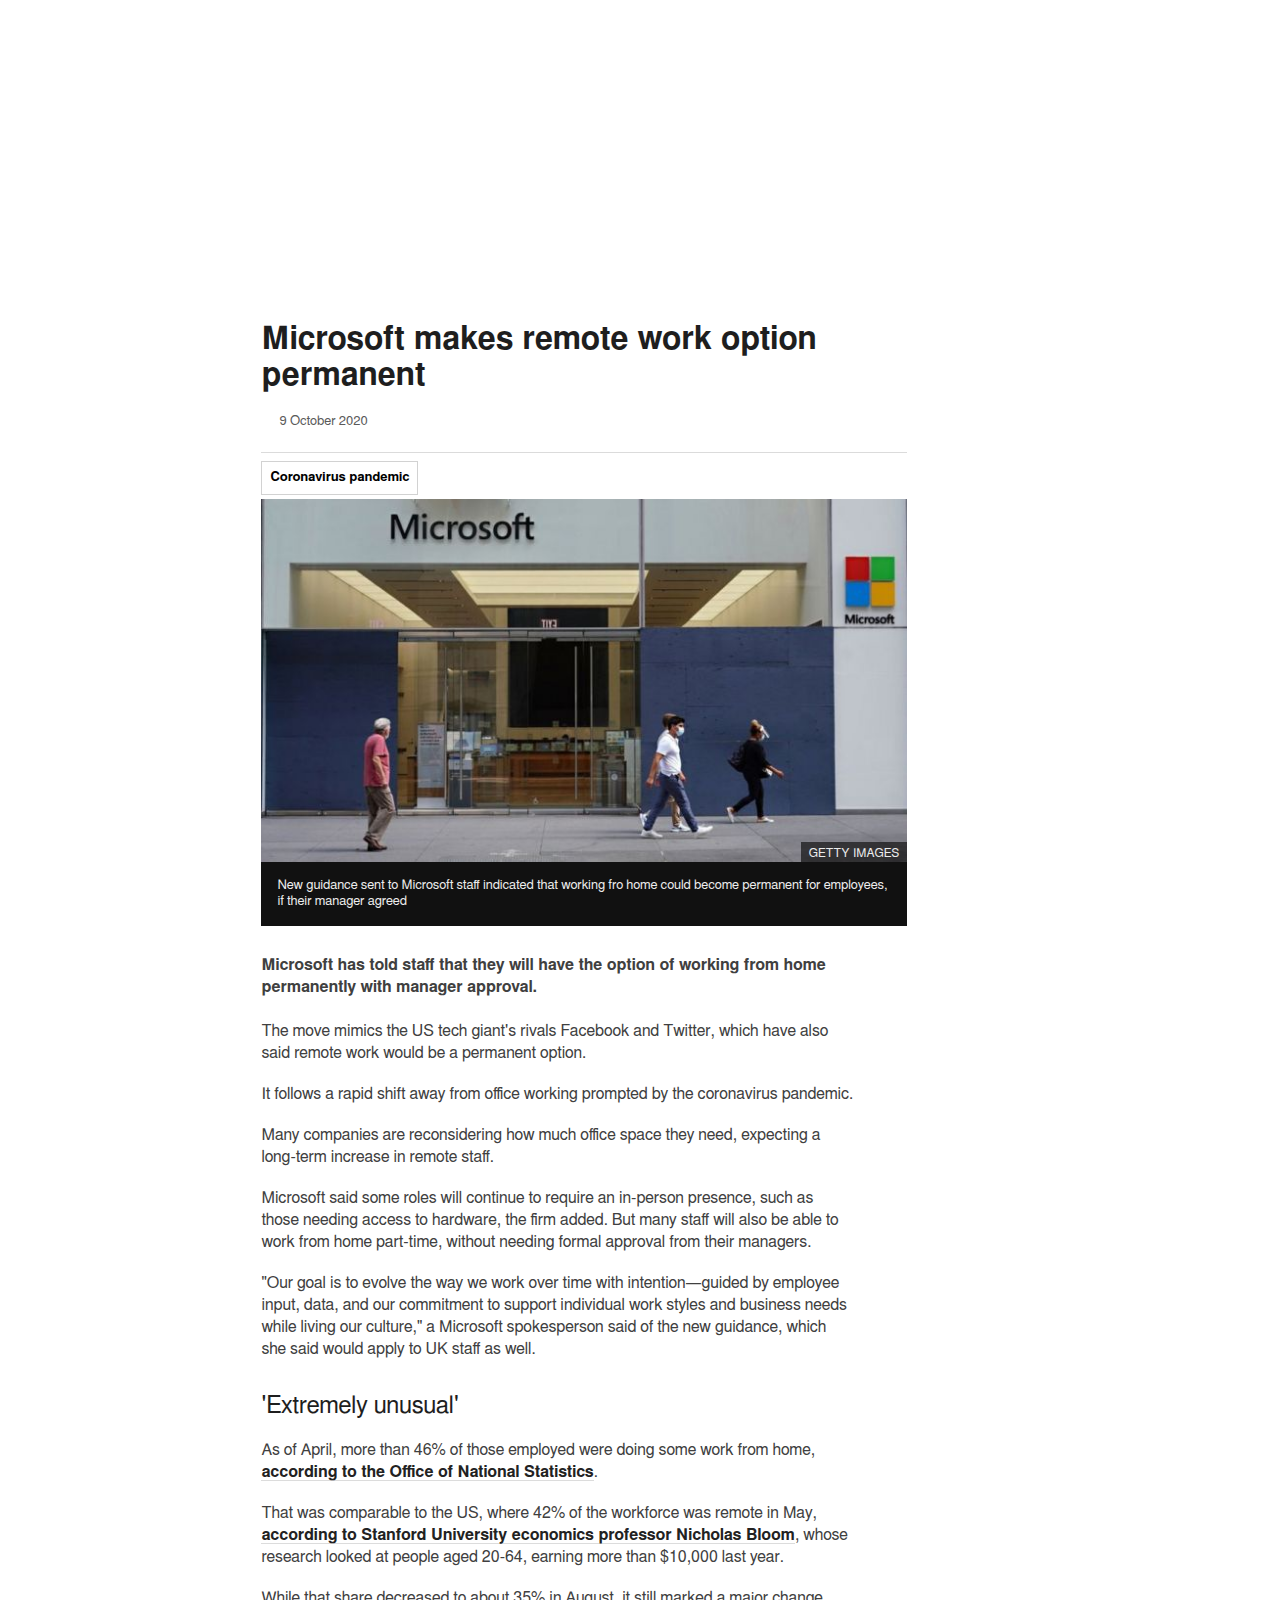
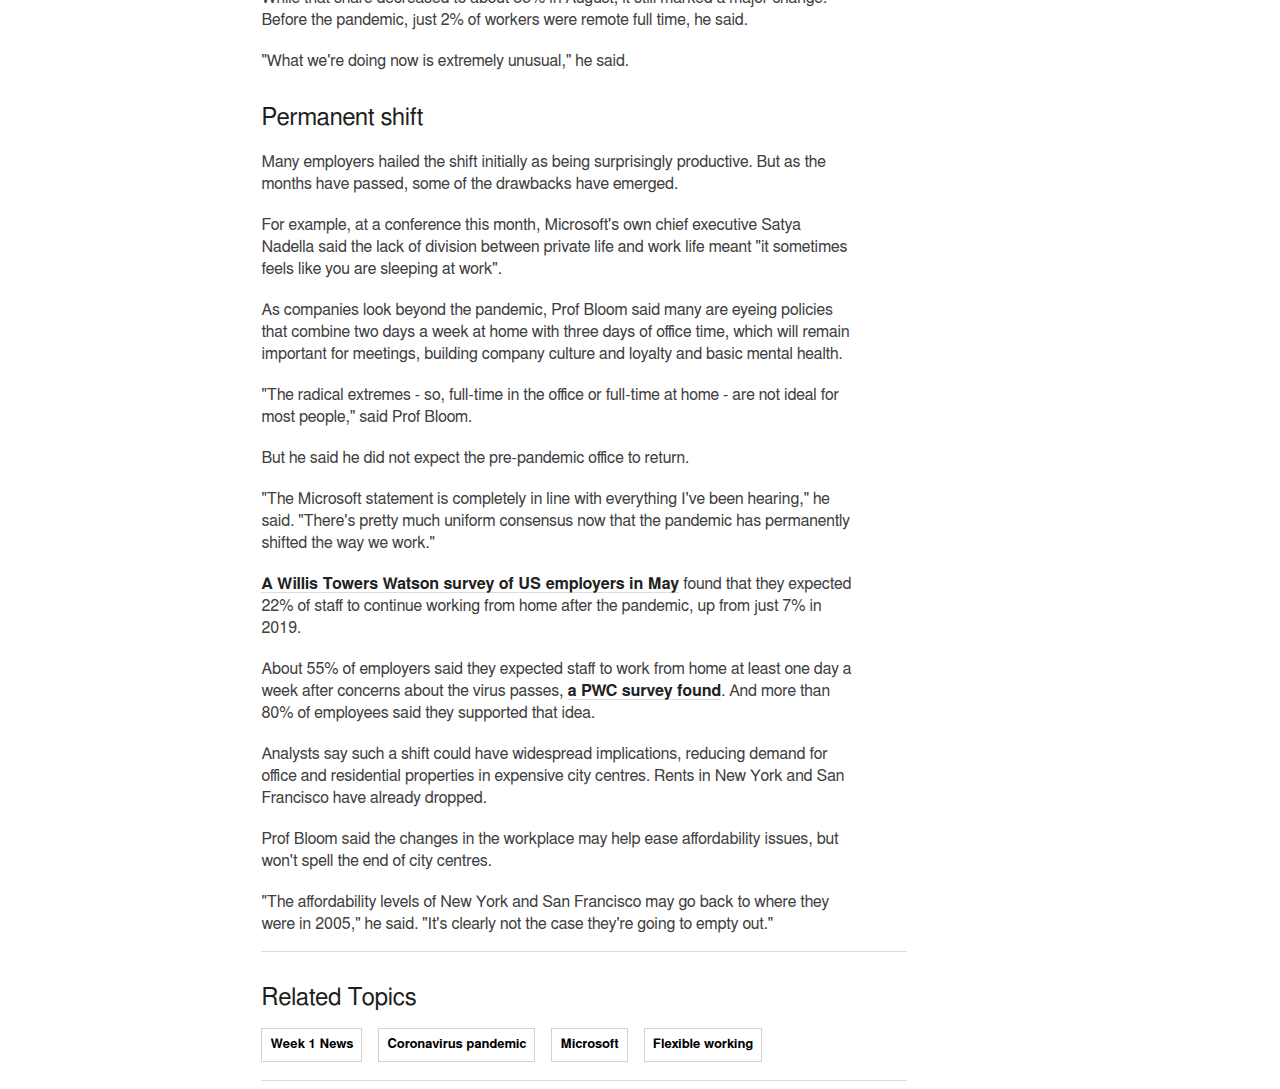
==== commit b7a8930b: "Style first drafts" ====
--- a/news.html
+++ b/news.html
@@ -5,7 +5,7 @@
     <meta name="viewport" content="width=device-width, initial-scale=1.0">
     <title>Microsoft makes remote work option permanent</title>
     <!--News link: https://www.bbc.com/news/business-54482245 -->
-    <link rel="stylesheet" href="css/style.css">
+    <link rel="stylesheet" href="css/style2.css">
 </head>
 <body>
     <article>
@@ -18,7 +18,7 @@
                 </ul>
             </time>
             </div>
-            <div style="height: 42px;">
+            <div>
                 <a class="link-button" href="https://www.bbc.com/news/topics/cyz0z8w0ydwt/coronavirus-pandemic" target="_blank">Coronavirus pandemic</a>
             </div>
         </header>
--- a/css/style2.css
+++ b/css/style2.css
@@ -0,0 +1,176 @@
+body {
+    width: 645.330px;
+    font-family: Helmet, Freesans, Helvetica, Arial, sans-serif;
+    margin-top: 321px;  /*Magins to position the article equal to the original site (321)*/
+    margin-left: 261.441px; /*margin-top can change due to the changing height of the publicity banner*/
+    vertical-align: baseline;
+}
+
+header {
+    border-bottom: 1px solid #dbdbdb;
+    padding-bottom: 7px;
+}
+
+h1 {
+    font-size: 32px;
+    line-height: 36px;
+    color: #1e1e1e;
+    margin: 0px;
+}
+
+figure {
+    margin-top: 32px;    
+    margin-right: 0px;
+    margin-left: 0px;
+    margin-bottom: 28px;
+}
+
+figcaption {
+    background-color: #111;
+    color: #ececec;
+    padding: 16px;    
+    font-size: 13px;
+    font-stretch: 100%;
+    font-weight: 400;
+    line-height: 16px;
+    text-size-adjust: 100%;
+    border-right: 1px solid #111;
+}
+
+img {
+    width: 100%;
+    vertical-align: bottom;
+}
+
+strong {
+    color: #404040;
+    font-size: 16px;
+    font-weight: 700;
+    line-height: 22px;
+}
+
+p {
+    margin-top: 19px;
+    margin-bottom: 0px;
+    width: 592px;
+    color: #404040;
+    font-size: 16px;
+    font-stretch: 100%;
+    font-weight: 400;
+    line-height: 22px;
+    text-size-adjust: 100%;
+}
+
+h2 {
+    margin-top:32px;
+    margin-bottom: 0px;
+    color: #1e1e1e;
+    font-size: 24px;
+    font-stretch: 100%;
+    font-weight: 400;
+    line-height: 28px;
+}
+
+footer {
+    padding-bottom: 68px;
+    border-bottom: 1px solid #dbdbdb;
+}
+
+.first-p {
+    margin-top: 22px;
+    margin-bottom: 0px;
+}
+
+.date {
+    padding-left: 18px;
+    font-size: 13px;
+    margin-top: 22px;
+    margin-bottom: 16px;
+}
+
+.container {
+    border-bottom-style: solid;
+    border-bottom-color: rgb(219, 219, 219);
+    border-bottom-width: 1px;
+    padding-bottom: 7px;
+}
+
+#dateul {
+    padding-left: 0px;
+}
+
+#dateli {
+    position: relative;
+    list-style-type: none;
+    padding-left: 0px;
+    color: #5a5a5a;
+}
+
+.link-button {
+    position: static;
+    display: inline-block;
+    float: left;
+    font-family: Helmet, Freesans, Helvetica, Arial, sans-serif;
+    font-size: 13px;
+    font-weight: 700;
+    text-decoration: solid;
+    text-decoration-line: none;
+    line-height: 16px;
+    color: #000;
+    margin-top: 16px; /*estaba en 4px para que el header quede bien*/
+    margin-right: 16px;
+    margin-bottom: 4px;
+    border: solid 1px #d2d2d2;
+    padding: 8px;
+}
+
+.img-container {
+    position: relative;
+    display: block;
+    width: 646px;
+}
+
+a.link-button:visited{
+    color: #686868;
+}
+
+a.link-button:hover {
+    background-color: #10619f;
+    color: #fff;
+}
+
+.img-copy {
+    background-color: rgba(0, 0, 0, 0.6);
+    position: absolute;
+    bottom: 0px;
+    right: 0px;
+    color: #ececec;
+    font-size: 12px;
+    font-stretch: 100%;
+    text-size-adjust: 100%;
+    line-height: 16px;
+    letter-spacing: 0.25px;
+    font-weight: 400;
+    padding-top: 3px;
+    padding-right: 8px;
+    padding-bottom: 1px;
+    padding-left: 8px;
+}
+
+.paragraph-link {
+    font-size: 1rem;
+    line-height: 1.375;
+    border-bottom: 1px solid #dcdcdc;
+    color: #222;
+    font-weight: bold;
+    text-decoration: none;
+}
+
+a.paragraph-link:hover{
+    color: #1167a8;
+}
+
+.separation-line {
+    border-bottom: 1px solid #dbdbdb;
+    padding-bottom: 16px;
+}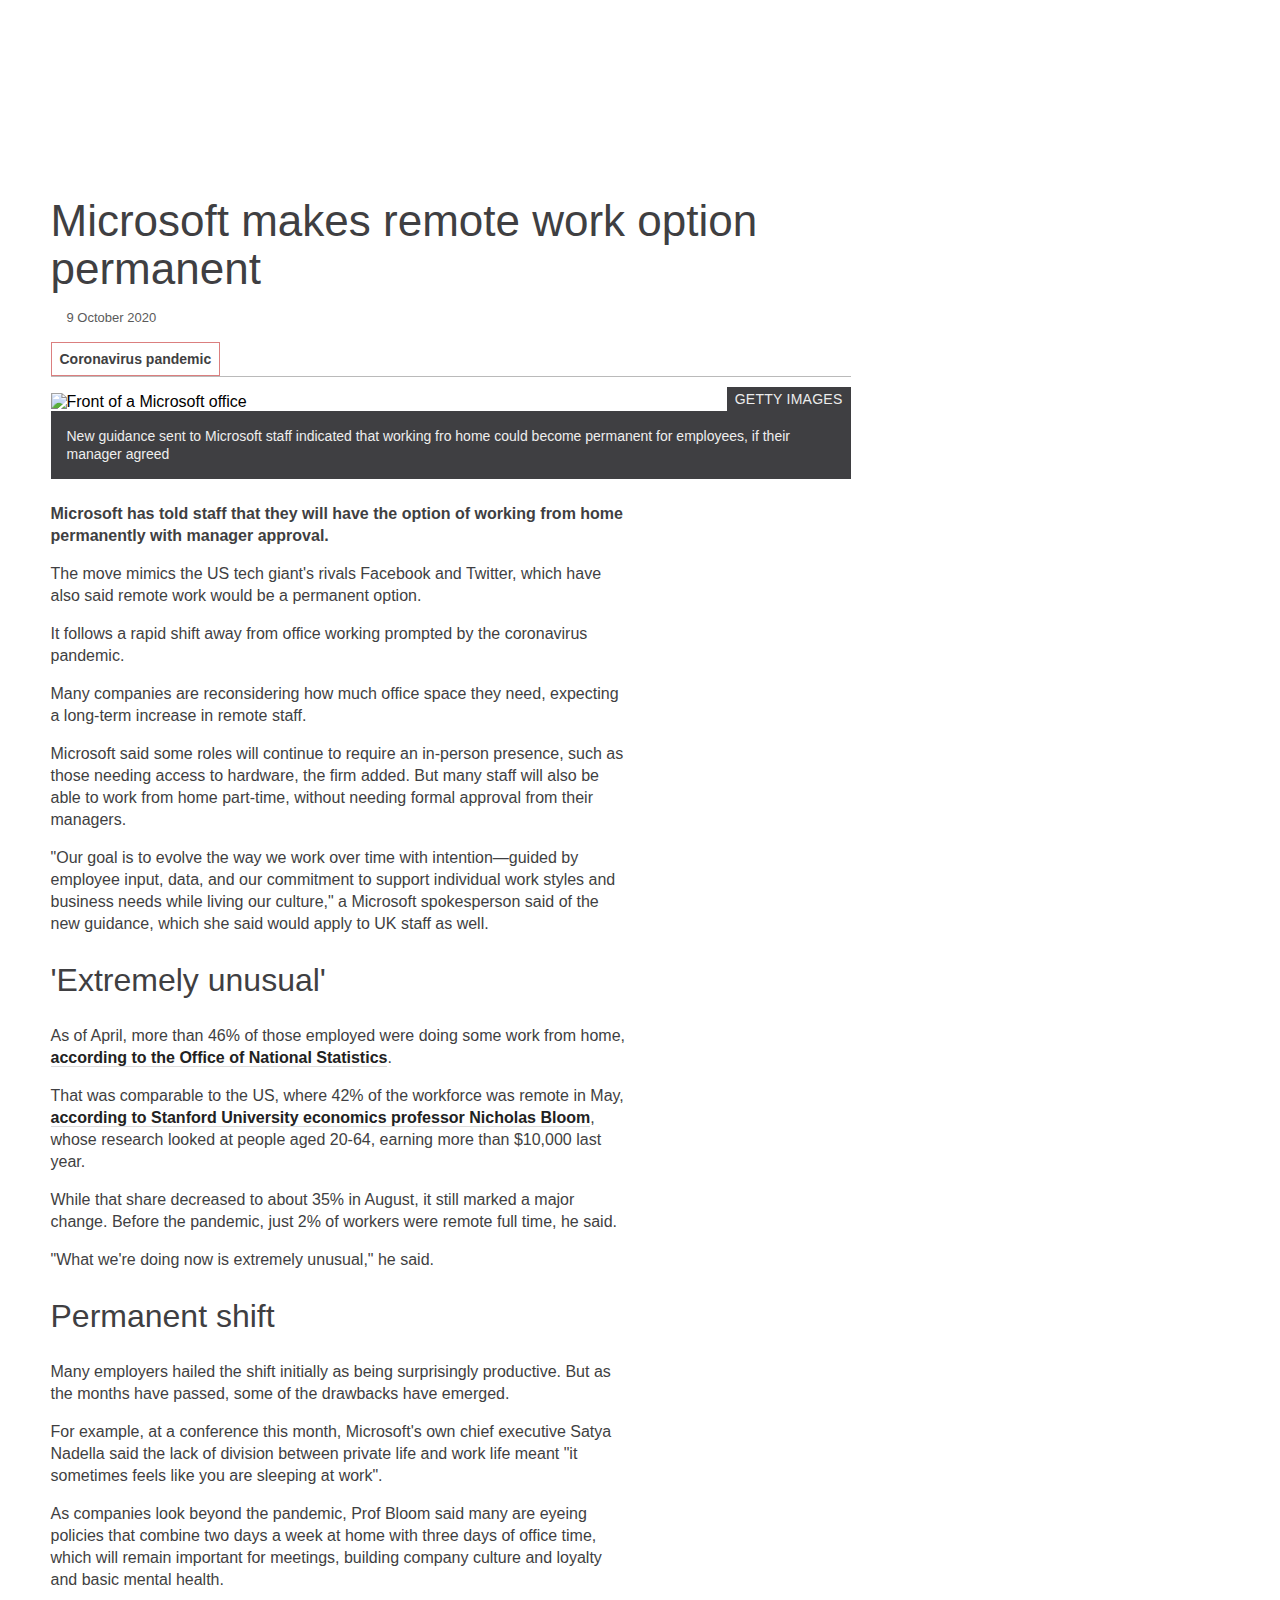
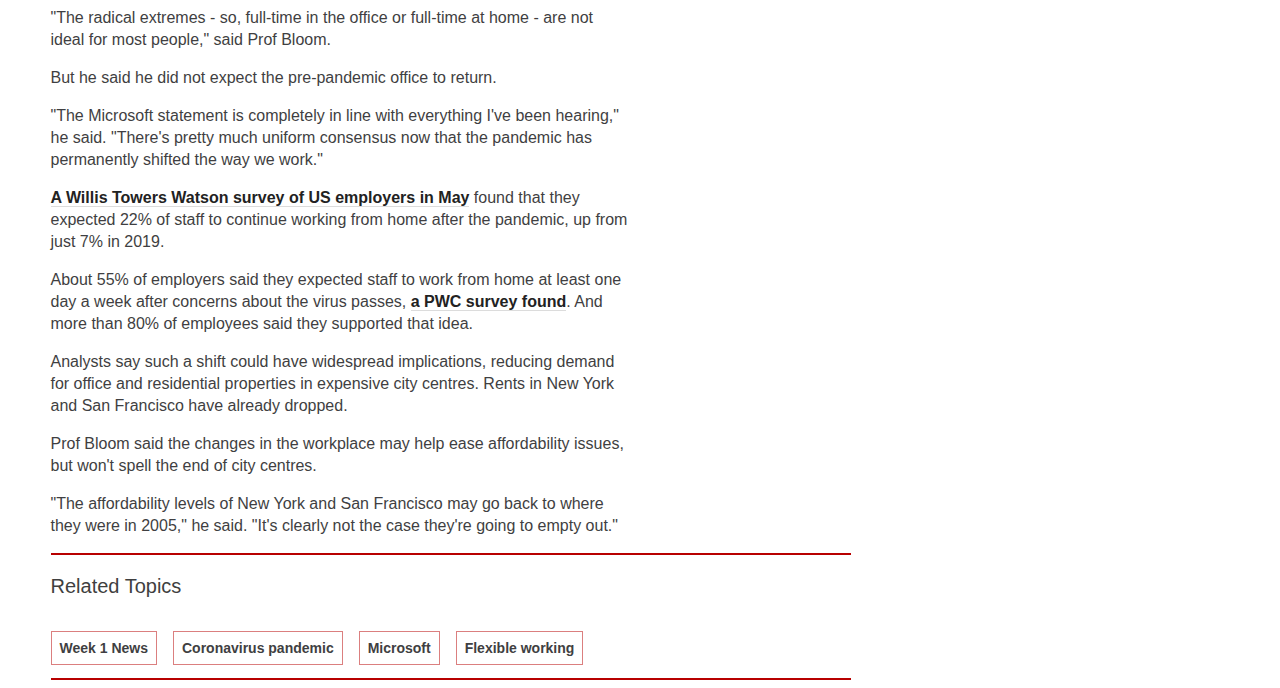
==== commit feb4dab4: "Style sheet unified, minor corrections" ====
--- a/news.html
+++ b/news.html
@@ -5,7 +5,7 @@
     <meta name="viewport" content="width=device-width, initial-scale=1.0">
     <title>Microsoft makes remote work option permanent</title>
     <!--News link: https://www.bbc.com/news/business-54482245 -->
-    <link rel="stylesheet" href="css/style2.css">
+    <link rel="stylesheet" href="css/style.css">
 </head>
 <body>
     <article>
@@ -13,40 +13,40 @@
             <h1>Microsoft makes remote work option permanent</h1>
             <div class="date">
             <time>
-                <ul id="dateul">
+                <ul id="dateul"><!--El icono del reloj esta en un archivo png con un montón de otros íconos y no supe como ponerlo (el archivo está en el repositorio)-->
                     <li id="dateli">9 October 2020</li>
                 </ul>
             </time>
             </div>
-            <div>
+            <div><!-- Como puedo hacer para que este div tome el tamano del elemento a? Ahora esta en 0px y no me deja acomodar la línea separadora-->
                 <a class="link-button" href="https://www.bbc.com/news/topics/cyz0z8w0ydwt/coronavirus-pandemic" target="_blank">Coronavirus pandemic</a>
             </div>
         </header>
         <div>
             <figure>
                 <div class="img-container">
-                    <img src="images/msoffice.jpg" alt="Front of a Microsoft office">
+                    <img src="https://ichef.bbci.co.uk/news/800/cpsprodpb/985B/production/_114830093_gettyimages-1263740108-1.jpg" alt="Front of a Microsoft office">
                     <span class="img-copy">GETTY IMAGES</span>
                 </div>
-                <figcaption>New guidance sent to Microsoft staff indicated that working fro home could become permanent for employees, if their manager agreed</figcaption><!--Falta 1px en el margen derecho!!-->
+                <figcaption>New guidance sent to Microsoft staff indicated that working fro home could become permanent for employees, if their manager agreed</figcaption>
             </figure>
         </div>
-        <div>
-            <strong>Microsoft has told staff that they will have the option of working from home permanently with manager approval.</strong>
-            <p class="first-p">The move mimics the US tech giant's rivals Facebook and Twitter, which have also said remote work would be a permanent option.</p>
+        <div class="width-only"><!-- Hay una mejor forma de ajustar la columna de texto a este ancho sin que cambie también el de las fotos y otros contenidos?-->
+            <strong class="first-p">Microsoft has told staff that they will have the option of working from home permanently with manager approval.</strong>
+            <p>The move mimics the US tech giant's rivals Facebook and Twitter, which have also said remote work would be a permanent option.</p>
             <p>It follows a rapid shift away from office working prompted by the coronavirus pandemic.</p>
             <p>Many companies are reconsidering how much office space they need, expecting a long-term increase in remote staff.</p>
             <p>Microsoft said some roles will continue to require an in-person presence, such as those needing access to hardware, the firm added. But many staff will also be able to work from home part-time, without needing formal approval from their managers.</p>
             <p>"Our goal is to evolve the way we work over time with intention—guided by employee input, data, and our commitment to support individual work styles and business needs while living our culture," a Microsoft spokesperson said of the new guidance, which she said would apply to UK staff as well.</p>
         </div>
-        <div><!--¿Es más recomendable usar <div> o <section>?-->
+        <div class="width-only">
             <h2>'Extremely unusual'</h2>
             <p>As of April, more than 46% of those employed were doing some work from home, <a href="https://www.ons.gov.uk/employmentandlabourmarket/peopleinwork/employmentandemployeetypes/bulletins/coronavirusandhomeworkingintheuk/april2020" class="paragraph-link">according to the Office of National Statistics</a>.</p>
             <p>That was comparable to the US, where 42% of the workforce was remote in May, <a href="https://siepr.stanford.edu/research/publications/how-working-home-works-out" class="paragraph-link">according to Stanford University economics professor Nicholas Bloom</a>, whose research looked at people aged 20-64, earning more than $10,000 last year.</p>
             <p>While that share decreased to about 35% in August, it still marked a major change. Before the pandemic, just 2% of workers were remote full time, he said.</p>
             <p>"What we're doing now is extremely unusual," he said.</p>
         </div>
-        <div class="separation-line">
+        <div class="width-only">
             <h2>Permanent shift</h2>
             <p>Many employers hailed the shift initially as being surprisingly productive. But as the months have passed, some of the drawbacks have emerged.</p>
             <p>For example, at a conference this month, Microsoft's own chief executive Satya Nadella said the lack of division between private life and work life meant "it sometimes feels like you are sleeping at work".</p>
@@ -60,8 +60,8 @@
             <p>Prof Bloom said the changes in the workplace may help ease affordability issues, but won't spell the end of city centres.</p>
             <p>"The affordability levels of New York and San Francisco may go back to where they were in 2005," he said. "It's clearly not the case they're going to empty out."</p>
         </div>
-        <footer>
-            <h2>Related Topics</h2>
+        <footer class="related-topics-box">
+            <h3>Related Topics</h3>
             <a href="index.html" class="link-button">Week 1 News</a>
             <a href="https://www.bbc.com/news/topics/cyz0z8w0ydwt/coronavirus-pandemic" class="link-button" target="_blank">Coronavirus pandemic</a>
             <a href="https://www.bbc.com/news/topics/cvenzmgyg0lt/microsoft" class="link-button" target="_blank">Microsoft</a>
--- a/css/style.css
+++ b/css/style.css
@@ -0,0 +1,196 @@
+body {
+    width: 800px;
+    font-family: ReithSerif, Helvetica, Arial, freesans, sans-serif;
+    /*No pude descargar la fuente custom de la BBC (ReithSans) así que para comparar borre la fuente dejando Helvetica. Hay forma de descargarla?*/
+    margin-top: 197px;  /*Margins to position the article equal to the original site*/
+    margin-left: 50.5px;
+}
+
+header {
+    border-bottom: 1px solid #bababa;
+    padding-bottom: 47px;
+}
+
+h1 {
+    font-size: 44px;
+    font-weight: 500;
+    font-stretch: 100%;
+    text-size-adjust: 100%;
+    color: #3f3f42;
+    line-height: 48px;
+    margin-top: 0px;
+    margin-bottom: 14px;
+}
+
+strong.author {
+    font-size: 13px;
+    font-weight: 500;
+    margin-top: 16px;
+    color: #3f3f42;
+}
+
+span.sub-author{
+    font-size: 13px;
+    font-weight: 400;
+    color: #696969;
+}
+
+.date {
+    margin-top: 11px;
+    padding-left: 16px;
+}
+
+#dateul {
+    padding-left: 0px;
+    margin: 0px;
+}
+
+#dateli {
+    list-style-type: none;
+    font-size: 13px;
+    padding-left: 0px;
+    margin-top: 0px;
+    color: #5a5a5a;
+}
+
+.link-button {
+    float: left;
+    font-family: ReithSerif, Helvetica, Arial, freesans, sans-serif;
+    font-size: 14px;
+    font-weight: 700;
+    text-decoration-line: none;
+    color: #3f3f42;
+    margin-top: 13px;
+    margin-right: 16px;
+    margin-bottom: 4px;
+    border: 1px solid #DB7F7F;
+    padding: 8px;
+}
+
+a.link-button:hover {
+    background-color: #d80000;
+    color: #fff;
+}
+
+figure.first-img {
+    height: 533px;
+    width: 800px;
+    margin-left: 0px;
+    margin-bottom: 24px;
+}
+
+.img-container {
+    position: relative;
+}
+
+.img-copy {
+    background-color: #3f3f42;
+    position: absolute;
+    bottom: 0px;
+    right: 0px;
+    color: #ececec;
+    font-size: 14px;
+    letter-spacing: 0.25px;
+    padding-top: 4px;
+    padding-right: 8px;
+    padding-bottom: 4px;
+    padding-left: 8px;
+}
+
+img {
+    vertical-align: bottom;/*Para eliminar el pixel de más que tienen las img abajo*/
+}
+
+strong.first-p {
+    font-size: 16px;
+    font-weight: 700;
+    line-height: 22px;
+    color: #3f3f42;
+}
+
+div.width-only {
+    width: 580px;
+}
+
+p {
+    font-size: 16px;
+    line-height: 22px;
+    color: #3f3f42;
+    margin-bottom: 16px;
+    margin-top: 16px;
+}
+
+img.img-size {
+    height: 450px;
+    width: 800px;
+}
+
+figcaption {
+    background-color: #3f3f42;
+    color: #eeeeee;
+    padding: 16px;    
+    font-size: 14px;
+    line-height: 18px;
+}
+
+figure {
+    margin-bottom: 24px;
+    margin-left: 0px;
+    margin-right: 0px;
+}
+
+h2 {
+    font-size: 32px;
+    font-weight: 500;
+    color: #3f3f42;
+}
+
+.separation-line {
+    border-bottom: 2.5px solid #dbdbdb;
+    padding-bottom: 16px;
+}
+
+p.bold-text {
+    font-weight: 700;
+}
+
+ul {
+    padding-left: 24px;
+}
+
+li {
+    color: #3f3f42;
+    font-size: 16px;
+    line-height: 22px;
+    margin-top: 16px;
+}
+
+.related-topics-box {
+    border-top: 2px solid #B80000;
+    border-bottom: 2px solid #B80000;
+    padding-bottom: 60px;
+}
+
+h3 {
+    font-size: 20px;
+    font-weight: 500;
+    color: #3f3f3f;
+}
+
+.paragraph-link {
+    font-size: 1rem;
+    line-height: 1.375;
+    border-bottom: 1px solid #dcdcdc;
+    color: #222;
+    font-weight: bold;
+    text-decoration: none;
+}
+
+a.paragraph-link:hover{
+    color: #b80000;
+    border-bottom: 2px solid #b80000;
+}
+
+a.paragraph-link:visited{
+    color: #696969;
+}